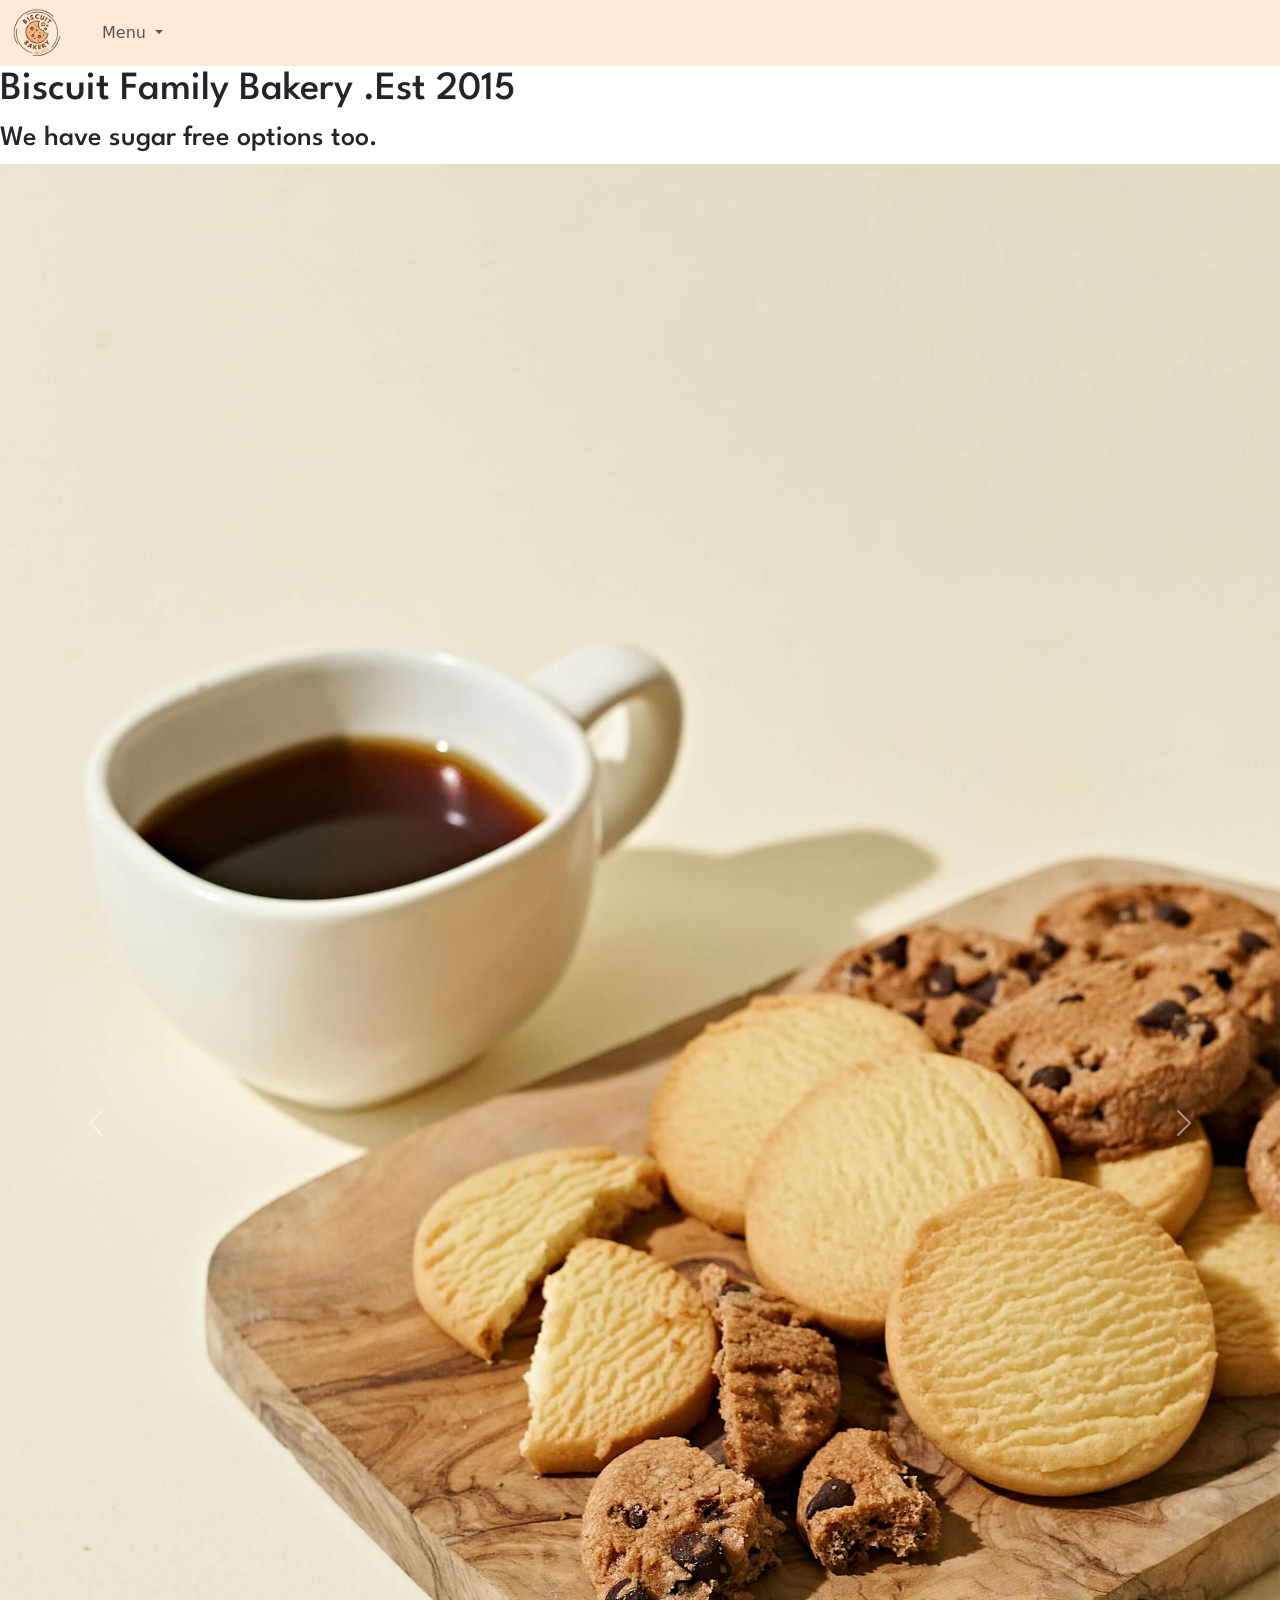
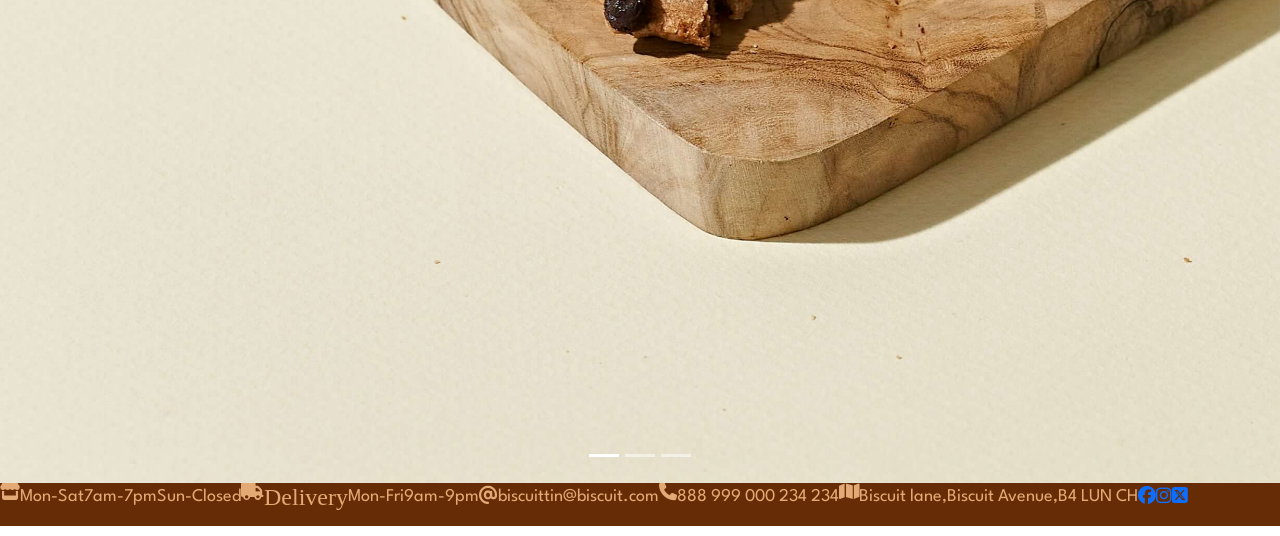
==== assets/index.html @ a6c84de6 "add google fonts to all pages" ====
<!doctype html>
<html lang="en">
  <head>
   
    <!-- Required meta tags -->
    <meta charset="utf-8">
    <meta name="viewport" content="width=device-width, initial-scale=1, shrink-to-fit=no">
    <link rel="stylesheet" href="https://cdnjs.cloudflare.com/ajax/libs/font-awesome/6.7.2/css/all.min.css">
    <link rel="stylesheet" href="style.css">
    <!-- Bootstrap CSS -->
    <link href="https://cdn.jsdelivr.net/npm/bootstrap@5.3.6/dist/css/bootstrap.min.css" rel="stylesheet" integrity="sha384-4Q6Gf2aSP4eDXB8Miphtr37CMZZQ5oXLH2yaXMJ2w8e2ZtHTl7GptT4jmndRuHDT" crossorigin="anonymous">
    <title>Milestone1</title>
    <!-- Favicon -->
    <link rel="icon" type="image" href="/assets/favicon/favicon.png">
    <!-- Google fonts -->
    <link rel="preconnect" href="https://fonts.googleapis.com">
    <link rel="preconnect" href="https://fonts.gstatic.com" crossorigin>
    <link href="https://fonts.googleapis.com/css2?family=League+Spartan:wght@100..900&display=swap" rel="stylesheet">
    <!-- Navbar-->
    <section id="navbar">
      <nav data-bs-theme="light" class="navbar navbar-expand-lg"><a></a>
         <div class="container-fluid"   class="navbar-brand" href="index.html">
            <img src="/assets/images/logo.png" alt="homelogo" width="50" height="50" class="d-inline-block align-text-top">
               <a class="navbar-brand" href="#"></a>
        <button class="navbar-toggler" type="button" data-bs-toggle="collapse" data-bs-target="#navbarSupportedContent" aria-controls="navbarSupportedContent" aria-expanded="false" aria-label="Toggle navigation">
            <span class="navbar-toggler-icon"></span>
        </button>
          <div class="collapse navbar-collapse" id="navbarSupportedContent">
            <ul class="navbar-nav me-auto mb-2 mb-lg-0">
              <li class="nav-item">
                <a class="nav-link active" aria-current="page" href="#"></a>
              </li>
            
            <li class="nav-item dropdown">
              <a class="nav-link dropdown-toggle" href="#" id="navbarDropdown" role="button" data-bs-toggle="dropdown" aria-expanded="false">
               Menu
              </a>
            
              <ul class="dropdown-menu" aria-labelledby="navbarDropdown">
                <li>
                  <a class="dropdown-item" href="about.html">About</a>
                </li>
                <li>
                  <a class="dropdown-item" href="prices.html">Prices</a>
                </li>
                <li>
                  <a class="dropdown-item" href="order.html">Order</a>
                </li>
                <li>
                  <a class="dropdown-item" href="testimonies.html">Testimonies</a>
                </li>
                <li>
                  <a class="dropdown-item" href="gallery.html">Gallery</a>
                </li>
              </ul>
            </li>
          <li class="nav-item">
            </ul>
         </div>
      </div>
    </nav>
  </section> 

  </head>
  <header>
    <h1>Biscuit Family Bakery .Est 2015</h1>
    <h3>We have sugar free options too.</h3>
  </header>
  <body>

   
    <div id="carouselExampleIndicators" class="carousel slide">
      <div class="carousel-indicators">
        <button type="button" data-bs-target="#carouselExampleIndicators"  data-bs-slide-to="0" class="active" aria-current="true" aria-label="Slide 1"></button>
        <button type="button" data-bs-target="#carouselExampleIndicators"  data-bs-slide-to="1" aria-label="Slide 2"></button>
        <button type="button" data-bs-target="#carouselExampleIndicators"  data-bs-slide-to="2" aria-label="Slide 3"></button>
      </div>
      <div class="carousel-inner">
        <div class="carousel-item active">
         <img src="/assets/images/asagi-O432kxagCIs-unsplash.jpg" class="d-block w-100" alt="cookie-and-tea">
        </div>
        <div class="carousel-item" >
          <img src="/assets/images/dessert-7276251_1280.jpg" class="d-block w-100" alt="cookies-white-dark-choc">
        </div>
        <div class="carousel-item">
         <img src="/assets/images/mollie-sivaram-eSFEvmcIu2w-unsplash.jpg" class="d-block w-100" alt="tray-of-biscuits">
        </div>
      </div>
      <button class="carousel-control-prev" type="button" data-bs-target="#carouselExampleIndicators" data-bs-slide="prev">
        <span class="carousel-control-prev-icon" aria-hidden="true"></span>
        <span class="visually-hidden">Previous</span>
      </button>
      <button class="carousel-control-next" type="button" data-bs-target="#carouselExampleIndicators" data-bs-slide="next">
        <span class="carousel-control-next-icon" aria-hidden="true"></span>
        <span class="visually-hidden">Next</span>
      </button>
    </div>

    <footer>
      <div class="footer">
     
        <i class="fa-solid fa-store" alt="store"></i>   
          <p>Mon-Sat</p>
          <p>7am-7pm</p>
          <p>Sun-Closed</p>
        
         <i class="fa-solid fa-truck" alt="truckdelivery"></i>
          <h4>Delivery</h4>
            <p>Mon-Fri</p>
            <p>9am-9pm</p>
        
            <a><i class="fa-solid fa-at" alt="email"></i></a>
              <p>biscuittin@biscuit.com</p>
        
        <i class="fa-solid fa-phone" alt="phonenumber"></i>
            <p>888 999 000 234 234</p>
       
          <i class="fa-solid fa-map" alt="address-map"></i>
            <p>Biscuit lane,</p>
             <p>Biscuit Avenue,</p>
              <p>B4 LUN CH</p>
             
              <a href="https://www.facebook.com/?locale=en_GB" target="_blank" rel="noopener noreferrer"><i class="fa-brands fa-facebook"></a></i>
              <a href="https://www.instagram.com/" target="_blank" rel="noopener noreferrer"><i class="fa-brands fa-instagram"></i></a>
             <a href="https://x.com/" target="_blank" rel="noopener noreferrer"><i class="fa-brands fa-square-x-twitter"></i></a>
          </div>
       </footer>
       <script src="https://cdn.jsdelivr.net/npm/bootstrap@5.3.6/dist/js/bootstrap.bundle.min.js" integrity="sha384-j1CDi7MgGQ12Z7Qab0qlWQ/Qqz24Gc6BM0thvEMVjHnfYGF0rmFCozFSxQBxwHKO" crossorigin="anonymous"></script>  
  
</body>


  
</html>
---- assets/style.css ----
body, h1, h2, h3, p, table
{
  font-family: league spartan;
}


.league-spartan {
  font-family: "League Spartan", sans-serif;
  font-optical-sizing: auto;
  font-weight: <weight>;
  font-style: normal;
}

.navbar {
  background-color: #ffeada;
}

  .footer {
    color: #E3AA75;
    display: flex;
    align-self: auto;
    background-color:#662c05;
    font-size: large;
    text-align: center;
    font-family: League-Spartan;
}










@media (min-width: 600px) {
  .footer {
      width: 100%;
      margin-bottom: 10px;
  }
}

/* reference for code for responsive footer [https://reintech.io/blog/creating-responsive-footer-with-css]*/
/* Media queries for logo on navbar */
/* For mobile screensizes /*
/* For tablet screensizes /*
/* For desktop screensizes /*
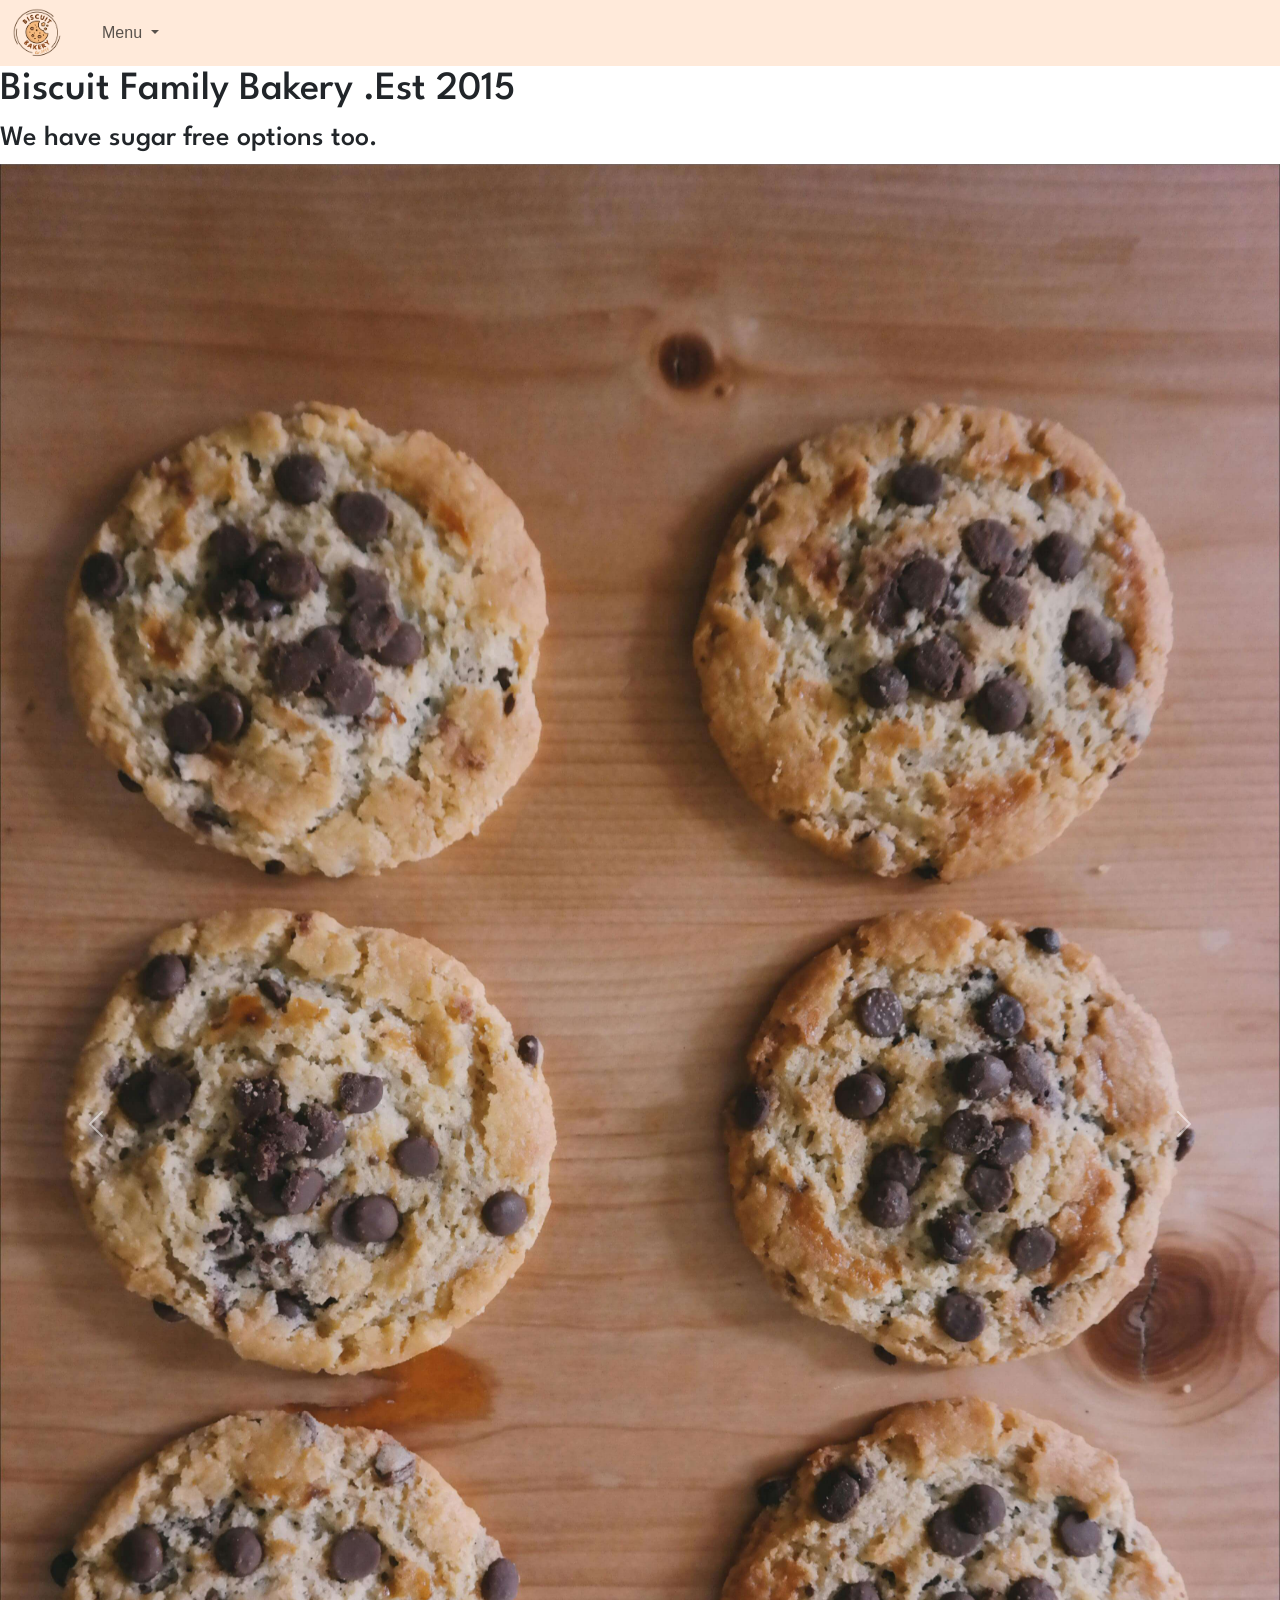
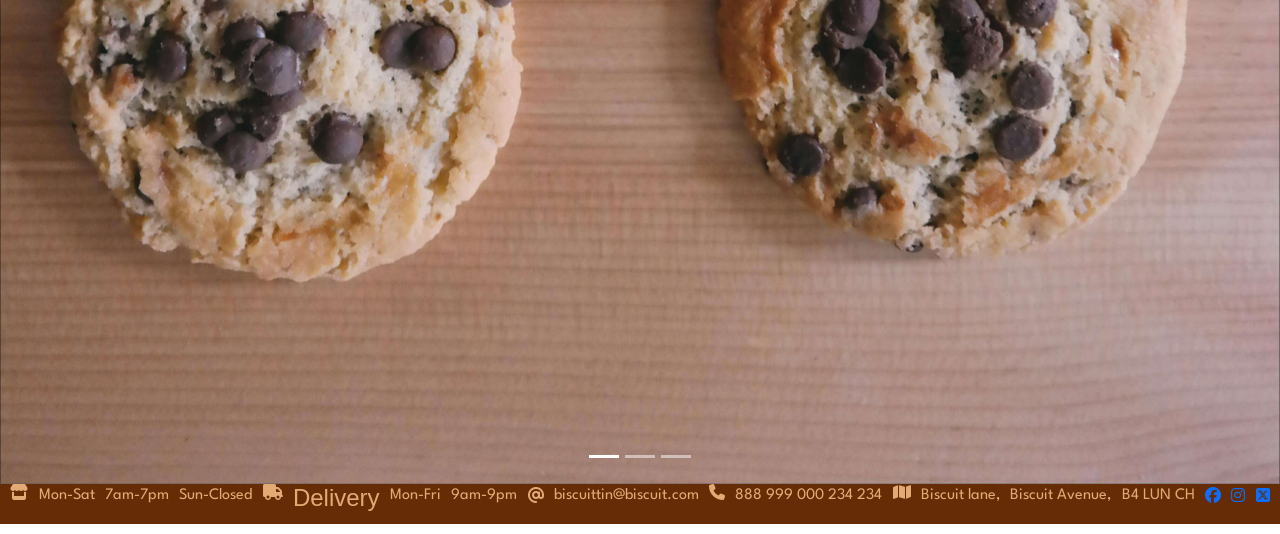
==== commit 6eb2f36d: "add new images to gallery html page" ====
--- a/assets/index.html
+++ b/assets/index.html
@@ -77,13 +77,13 @@
       </div>
       <div class="carousel-inner">
         <div class="carousel-item active">
-         <img src="/assets/images/asagi-O432kxagCIs-unsplash.jpg" class="d-block w-100" alt="cookie-and-tea">
+         <img src="/assets/images/pexels-brigitte-tohm-36757-189536 2.jpg" class="d-block w-100" alt="cookie-and-tea">
         </div>
         <div class="carousel-item" >
-          <img src="/assets/images/dessert-7276251_1280.jpg" class="d-block w-100" alt="cookies-white-dark-choc">
+          <img src="/assets/images/AdobeStock_524488171.jpeg" class="d-block w-100" alt="cookies-white-dark-choc">
         </div>
         <div class="carousel-item">
-         <img src="/assets/images/mollie-sivaram-eSFEvmcIu2w-unsplash.jpg" class="d-block w-100" alt="tray-of-biscuits">
+         <img src="/assets/images/pexels-taryn-elliott-6119146.jpg" class="d-block w-100" alt="tray-of-biscuits">
         </div>
       </div>
       <button class="carousel-control-prev" type="button" data-bs-target="#carouselExampleIndicators" data-bs-slide="prev">
--- a/assets/style.css
+++ b/assets/style.css
@@ -14,16 +14,17 @@
 
 .navbar {
   background-color: #ffeada;
+  font-family: 'Trebuchet MS', 'Lucida Sans Unicode', 'Lucida Grande', 'Lucida Sans', Arial, sans-serif;
 }
 
   .footer {
     color: #E3AA75;
     display: flex;
-    align-self: auto;
+    justify-content: space-evenly;
     background-color:#662c05;
-    font-size: large;
+    font-size: medium;
     text-align: center;
-    font-family: League-Spartan;
+    font-family:'Trebuchet MS', 'Lucida Sans Unicode', 'Lucida Grande', 'Lucida Sans', Arial, sans-serif
 }
 
 
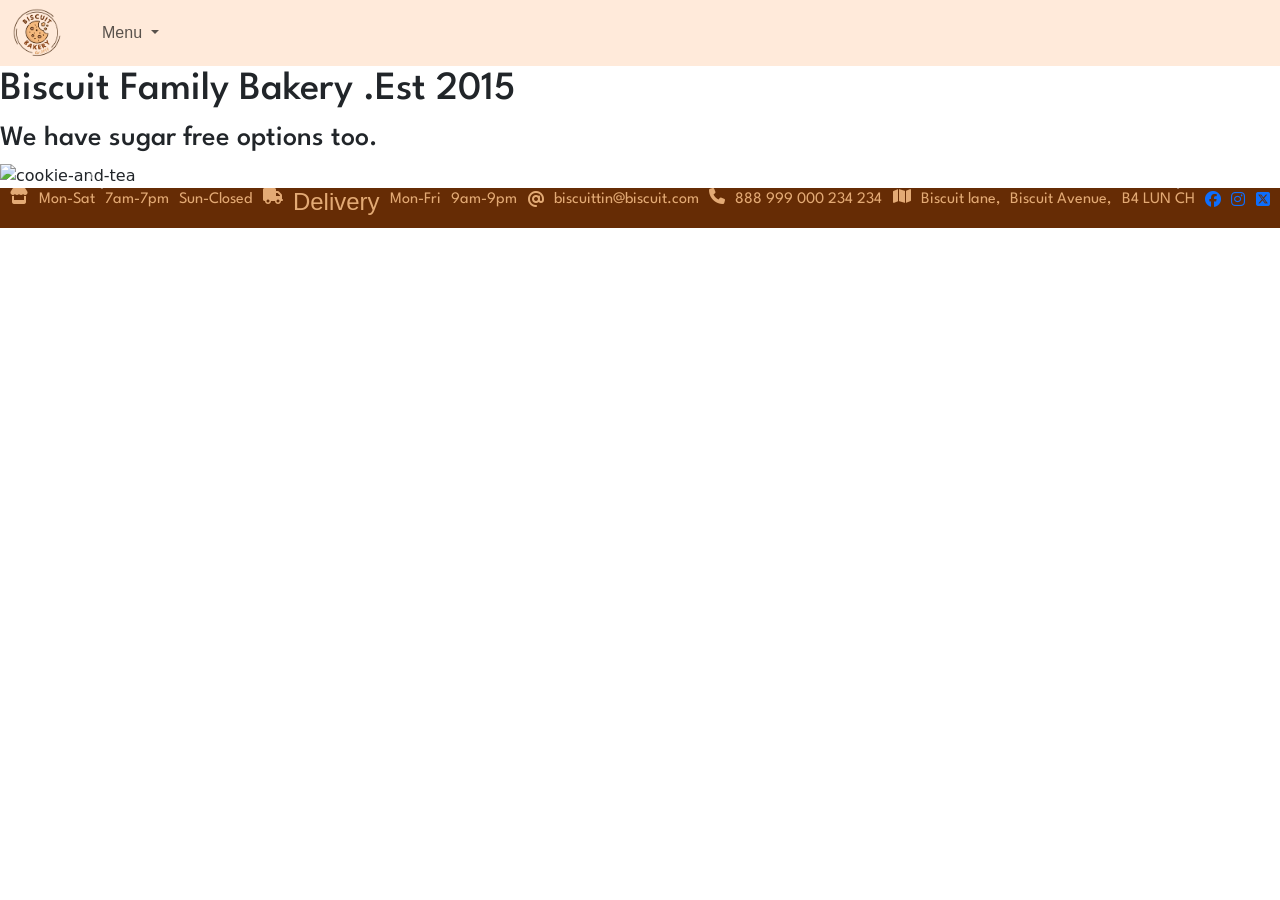
==== commit 38e4b5a2: "add missing home page link to navbar" ====
--- a/assets/index.html
+++ b/assets/index.html
@@ -2,21 +2,21 @@
 <html lang="en">
   <head>
    
-    <!-- Required meta tags -->
+        <!-- Required meta tags -->
     <meta charset="utf-8">
     <meta name="viewport" content="width=device-width, initial-scale=1, shrink-to-fit=no">
     <link rel="stylesheet" href="https://cdnjs.cloudflare.com/ajax/libs/font-awesome/6.7.2/css/all.min.css">
     <link rel="stylesheet" href="style.css">
-    <!-- Bootstrap CSS -->
+        <!-- Bootstrap CSS -->    
     <link href="https://cdn.jsdelivr.net/npm/bootstrap@5.3.6/dist/css/bootstrap.min.css" rel="stylesheet" integrity="sha384-4Q6Gf2aSP4eDXB8Miphtr37CMZZQ5oXLH2yaXMJ2w8e2ZtHTl7GptT4jmndRuHDT" crossorigin="anonymous">
     <title>Milestone1</title>
-    <!-- Favicon -->
+        <!-- Favicon -->
     <link rel="icon" type="image" href="/assets/favicon/favicon.png">
-    <!-- Google fonts -->
+        <!-- Google fonts -->
     <link rel="preconnect" href="https://fonts.googleapis.com">
     <link rel="preconnect" href="https://fonts.gstatic.com" crossorigin>
     <link href="https://fonts.googleapis.com/css2?family=League+Spartan:wght@100..900&display=swap" rel="stylesheet">
-    <!-- Navbar-->
+        <!-- Navbar-->
     <section id="navbar">
       <nav data-bs-theme="light" class="navbar navbar-expand-lg"><a></a>
          <div class="container-fluid"   class="navbar-brand" href="index.html">
@@ -30,13 +30,14 @@
               <li class="nav-item">
                 <a class="nav-link active" aria-current="page" href="#"></a>
               </li>
-            
-            <li class="nav-item dropdown">
-              <a class="nav-link dropdown-toggle" href="#" id="navbarDropdown" role="button" data-bs-toggle="dropdown" aria-expanded="false">
+          <li class="nav-item dropdown">
+            <a class="nav-link dropdown-toggle" href="#" id="navbarDropdown" role="button" data-bs-toggle="dropdown" aria-expanded="false">
                Menu
-              </a>
-            
-              <ul class="dropdown-menu" aria-labelledby="navbarDropdown">
+            </a>
+            <ul class="dropdown-menu" aria-labelledby="navbarDropdown">
+              <li>
+                  <a class="dropdown-item" href="index.html">Home</a>
+                </li>
                 <li>
                   <a class="dropdown-item" href="about.html">About</a>
                 </li>
@@ -64,71 +65,61 @@
   </head>
   <header>
     <h1>Biscuit Family Bakery .Est 2015</h1>
-    <h3>We have sugar free options too.</h3>
+      <h3>We have sugar free options too.</h3>
   </header>
-  <body>
 
-   
-    <div id="carouselExampleIndicators" class="carousel slide">
+<body>
+  <div id="carouselExampleIndicators" class="carousel slide">
       <div class="carousel-indicators">
         <button type="button" data-bs-target="#carouselExampleIndicators"  data-bs-slide-to="0" class="active" aria-current="true" aria-label="Slide 1"></button>
-        <button type="button" data-bs-target="#carouselExampleIndicators"  data-bs-slide-to="1" aria-label="Slide 2"></button>
-        <button type="button" data-bs-target="#carouselExampleIndicators"  data-bs-slide-to="2" aria-label="Slide 3"></button>
+          <button type="button" data-bs-target="#carouselExampleIndicators"  data-bs-slide-to="1" aria-label="Slide 2"></button>
+           <button type="button" data-bs-target="#carouselExampleIndicators"  data-bs-slide-to="2" aria-label="Slide 3"></button>
       </div>
       <div class="carousel-inner">
         <div class="carousel-item active">
-         <img src="/assets/images/pexels-brigitte-tohm-36757-189536 2.jpg" class="d-block w-100" alt="cookie-and-tea">
+          <img src="assets/images/bourbon.jpeg" class="d-block w-100" alt="cookie-and-tea">
         </div>
         <div class="carousel-item" >
-          <img src="/assets/images/AdobeStock_524488171.jpeg" class="d-block w-100" alt="cookies-white-dark-choc">
+          <img src="assets/images/shortbread-2.jpeg" class="d-block w-100" alt="cookies-white-dark-choc">
         </div>
         <div class="carousel-item">
-         <img src="/assets/images/pexels-taryn-elliott-6119146.jpg" class="d-block w-100" alt="tray-of-biscuits">
+         <img src="assets/images/custardcreams.jpeg" class="d-block w-100" alt="tray-of-biscuits">
         </div>
       </div>
       <button class="carousel-control-prev" type="button" data-bs-target="#carouselExampleIndicators" data-bs-slide="prev">
         <span class="carousel-control-prev-icon" aria-hidden="true"></span>
-        <span class="visually-hidden">Previous</span>
+          <span class="visually-hidden">Previous</span>
       </button>
       <button class="carousel-control-next" type="button" data-bs-target="#carouselExampleIndicators" data-bs-slide="next">
         <span class="carousel-control-next-icon" aria-hidden="true"></span>
-        <span class="visually-hidden">Next</span>
+          <span class="visually-hidden">Next</span>
       </button>
-    </div>
+  </div>
 
     <footer>
       <div class="footer">
-     
         <i class="fa-solid fa-store" alt="store"></i>   
           <p>Mon-Sat</p>
-          <p>7am-7pm</p>
-          <p>Sun-Closed</p>
-        
-         <i class="fa-solid fa-truck" alt="truckdelivery"></i>
+            <p>7am-7pm</p>
+              <p>Sun-Closed</p>
+        <i class="fa-solid fa-truck" alt="truckdelivery"></i>
           <h4>Delivery</h4>
             <p>Mon-Fri</p>
-            <p>9am-9pm</p>
-        
-            <a><i class="fa-solid fa-at" alt="email"></i></a>
-              <p>biscuittin@biscuit.com</p>
-        
-        <i class="fa-solid fa-phone" alt="phonenumber"></i>
-            <p>888 999 000 234 234</p>
-       
-          <i class="fa-solid fa-map" alt="address-map"></i>
-            <p>Biscuit lane,</p>
-             <p>Biscuit Avenue,</p>
+              <p>9am-9pm</p>
+        <a><i class="fa-solid fa-at" alt="email"></i></a>
+          <p>biscuittin@biscuit.com</p>
+            <i class="fa-solid fa-phone" alt="phonenumber"></i>
+              <p>888 999 000 234 234</p>
+        <i class="fa-solid fa-map" alt="address-map"></i>
+          <p>Biscuit lane,</p>
+            <p>Biscuit Avenue,</p>
               <p>B4 LUN CH</p>
-             
-              <a href="https://www.facebook.com/?locale=en_GB" target="_blank" rel="noopener noreferrer"><i class="fa-brands fa-facebook"></a></i>
+            <a href="https://www.facebook.com/?locale=en_GB" target="_blank" rel="noopener noreferrer"><i class="fa-brands fa-facebook"></a></i>
               <a href="https://www.instagram.com/" target="_blank" rel="noopener noreferrer"><i class="fa-brands fa-instagram"></i></a>
-             <a href="https://x.com/" target="_blank" rel="noopener noreferrer"><i class="fa-brands fa-square-x-twitter"></i></a>
+            <a href="https://x.com/" target="_blank" rel="noopener noreferrer"><i class="fa-brands fa-square-x-twitter"></i></a>
           </div>
        </footer>
-       <script src="https://cdn.jsdelivr.net/npm/bootstrap@5.3.6/dist/js/bootstrap.bundle.min.js" integrity="sha384-j1CDi7MgGQ12Z7Qab0qlWQ/Qqz24Gc6BM0thvEMVjHnfYGF0rmFCozFSxQBxwHKO" crossorigin="anonymous"></script>  
-  
-</body>
-
-
-  
-</html>+       
+    <script src="https://cdn.jsdelivr.net/npm/bootstrap@5.3.6/dist/js/bootstrap.bundle.min.js" integrity="sha384-j1CDi7MgGQ12Z7Qab0qlWQ/Qqz24Gc6BM0thvEMVjHnfYGF0rmFCozFSxQBxwHKO" crossorigin="anonymous"></script>  
+  </body>
+</html>
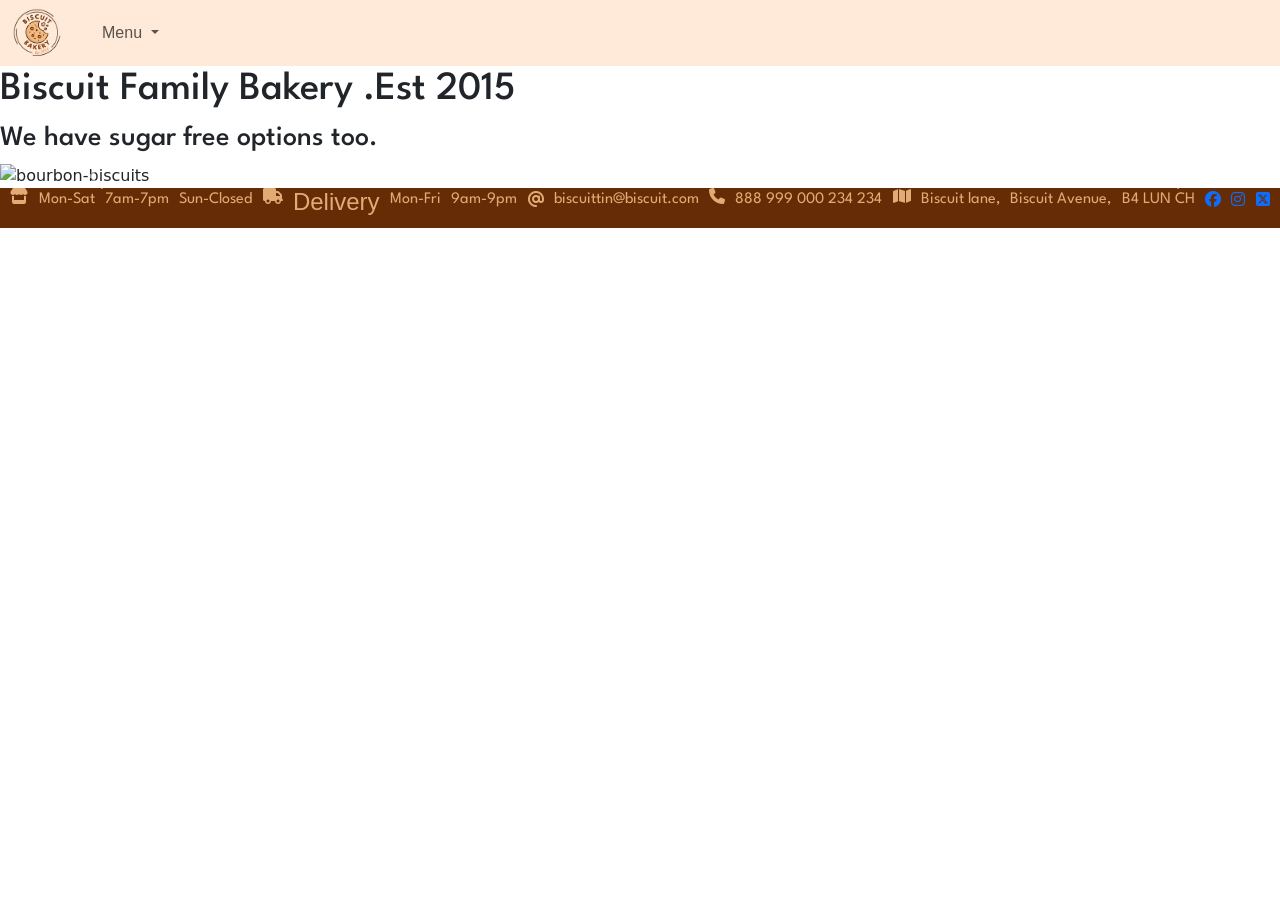
==== commit 57f1d091: "add new home images" ====
--- a/assets/index.html
+++ b/assets/index.html
@@ -77,13 +77,13 @@
       </div>
       <div class="carousel-inner">
         <div class="carousel-item active">
-          <img src="assets/images/bourbon.jpeg" class="d-block w-100" alt="cookie-and-tea">
-        </div>
-        <div class="carousel-item" >
-          <img src="assets/images/shortbread-2.jpeg" class="d-block w-100" alt="cookies-white-dark-choc">
+          <img src="../assets/images/bourbon.jpeg" class="d-block w-100" alt="bourbon-biscuits">
         </div>
         <div class="carousel-item">
-         <img src="assets/images/custardcreams.jpeg" class="d-block w-100" alt="tray-of-biscuits">
+          <img src="../assets/images/shortbread-2.jpeg" class="d-block w-100" alt="cookies-white-dark-choc">
+        </div>
+        <div class="carousel-item">
+         <img src="../assets/images/custardcreams.jpeg" class="d-block w-100" alt="custard-creams">
         </div>
       </div>
       <button class="carousel-control-prev" type="button" data-bs-target="#carouselExampleIndicators" data-bs-slide="prev">
--- a/assets/style.css
+++ b/assets/style.css
@@ -8,7 +8,7 @@
 .league-spartan {
   font-family: "League Spartan", sans-serif;
   font-optical-sizing: auto;
-  font-weight: <weight>;
+  font-weight: weight;
   font-style: normal;
 }
 
@@ -36,13 +36,6 @@
 
 
 
-@media (min-width: 600px) {
-  .footer {
-      width: 100%;
-      margin-bottom: 10px;
-  }
-}
-
 /* reference for code for responsive footer [https://reintech.io/blog/creating-responsive-footer-with-css]*/
 /* Media queries for logo on navbar */
 /* For mobile screensizes /*
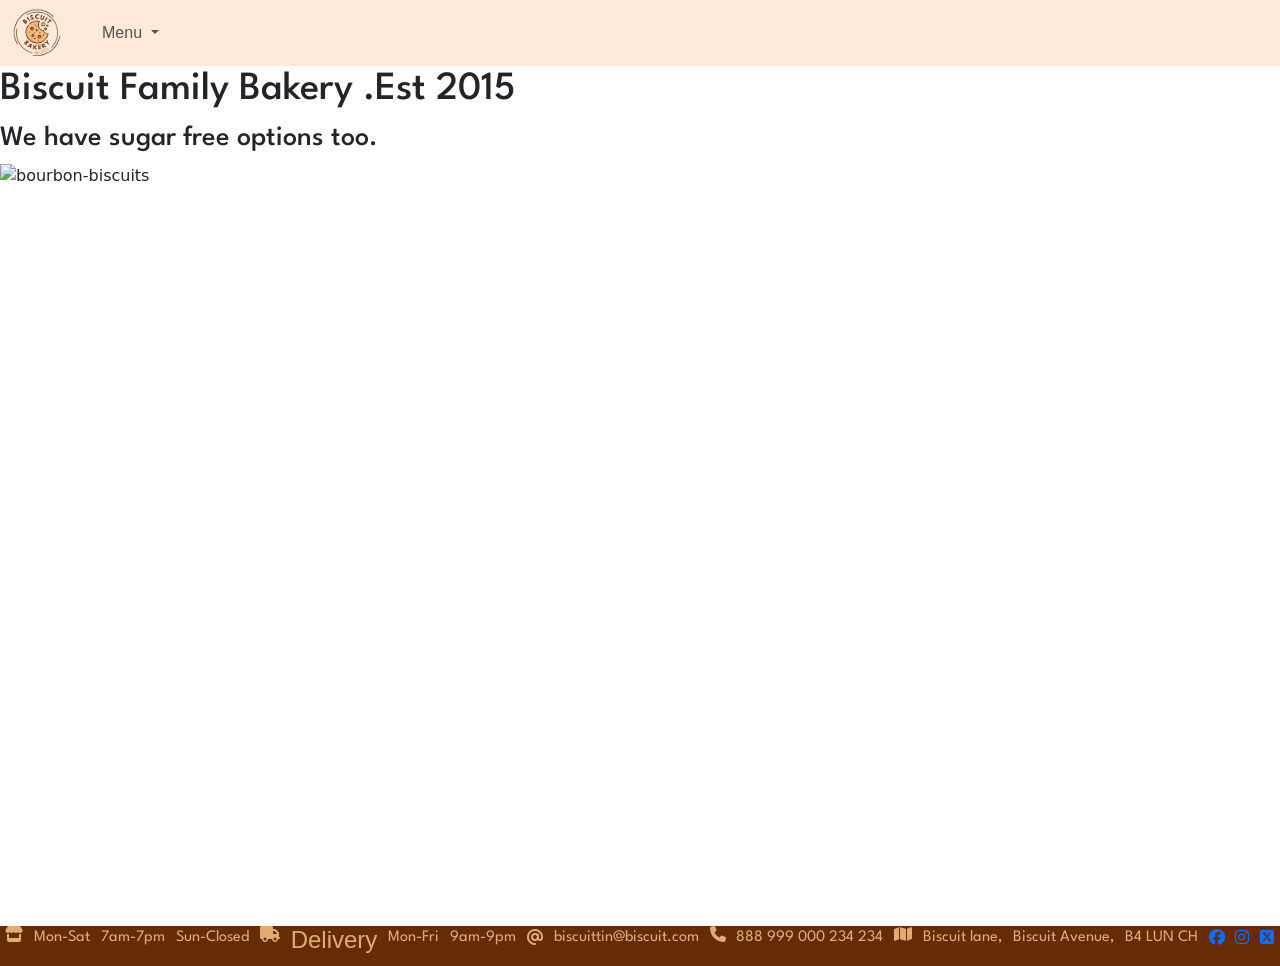
==== commit fe3d4fbd: "make footer responsive with css rule" ====
--- a/assets/index.html
+++ b/assets/index.html
@@ -61,14 +61,13 @@
       </div>
     </nav>
   </section> 
-
-  </head>
+</head>
+<body>
+  <div class="site">
   <header>
     <h1>Biscuit Family Bakery .Est 2015</h1>
       <h3>We have sugar free options too.</h3>
   </header>
-
-<body>
   <div id="carouselExampleIndicators" class="carousel slide">
       <div class="carousel-indicators">
         <button type="button" data-bs-target="#carouselExampleIndicators"  data-bs-slide-to="0" class="active" aria-current="true" aria-label="Slide 1"></button>
@@ -119,7 +118,8 @@
             <a href="https://x.com/" target="_blank" rel="noopener noreferrer"><i class="fa-brands fa-square-x-twitter"></i></a>
           </div>
        </footer>
-       
+    </div>   
     <script src="https://cdn.jsdelivr.net/npm/bootstrap@5.3.6/dist/js/bootstrap.bundle.min.js" integrity="sha384-j1CDi7MgGQ12Z7Qab0qlWQ/Qqz24Gc6BM0thvEMVjHnfYGF0rmFCozFSxQBxwHKO" crossorigin="anonymous"></script>  
+  
   </body>
 </html>
--- a/assets/style.css
+++ b/assets/style.css
@@ -20,13 +20,19 @@
   .footer {
     color: #E3AA75;
     display: flex;
-    justify-content: space-evenly;
+    justify-content: space-around;
     background-color:#662c05;
     font-size: medium;
     text-align: center;
     font-family:'Trebuchet MS', 'Lucida Sans Unicode', 'Lucida Grande', 'Lucida Sans', Arial, sans-serif
 }
 
+.site {
+  min-height: 100dvh;
+  display: grid;
+  grid-template-rows: auto 1fr auto;
+  grid-template-columns: minmax(0, 1fr);
+}
 
 
 
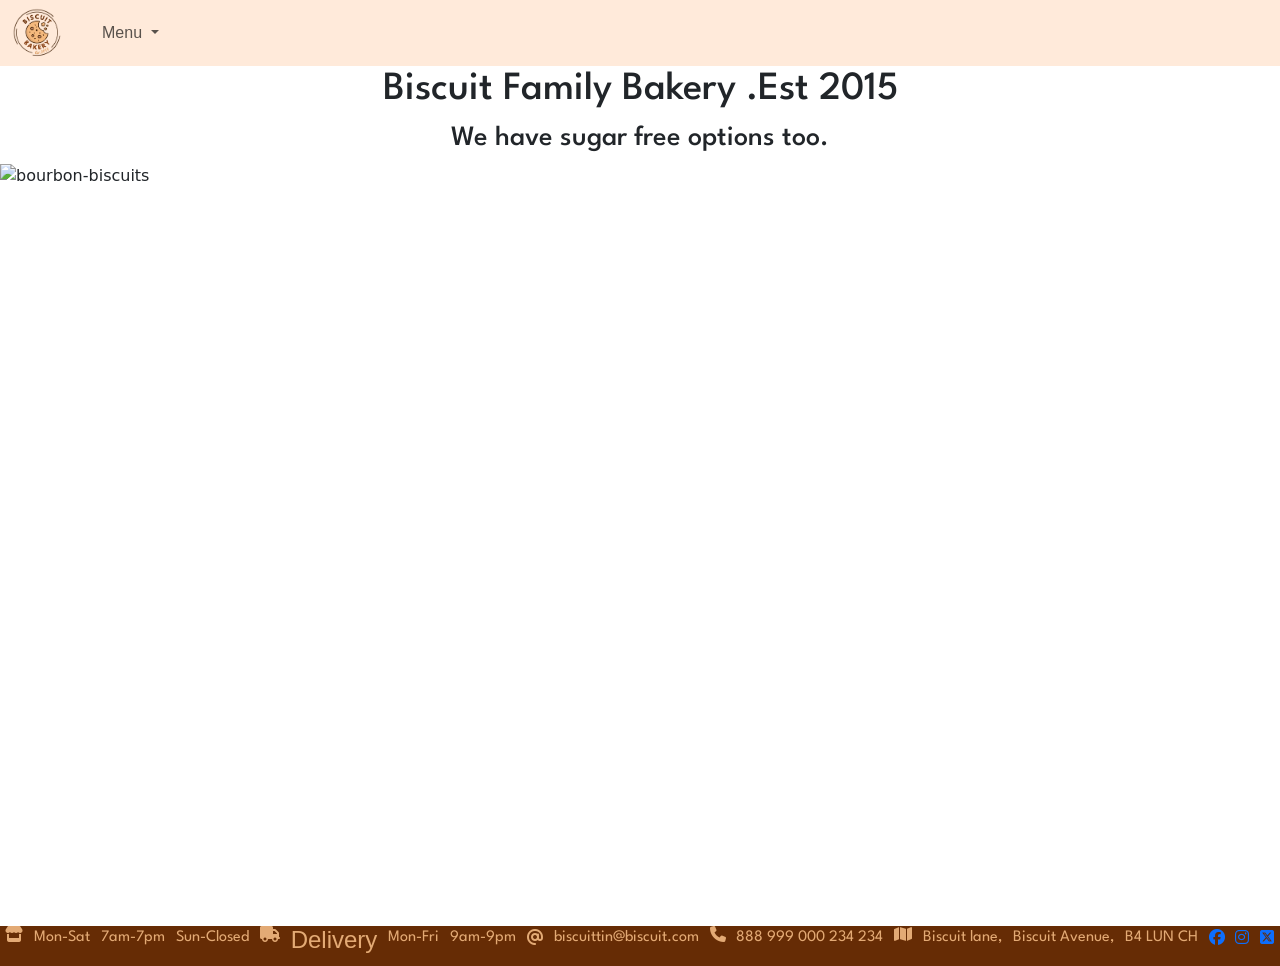
==== commit 5eec6596: "center headings and add media queries" ====
--- a/assets/index.html
+++ b/assets/index.html
@@ -65,7 +65,7 @@
 <body>
   <div class="site">
   <header>
-    <h1>Biscuit Family Bakery .Est 2015</h1>
+    <h1 id="home">Biscuit Family Bakery .Est 2015</h1>
       <h3>We have sugar free options too.</h3>
   </header>
   <div id="carouselExampleIndicators" class="carousel slide">
--- a/assets/style.css
+++ b/assets/style.css
@@ -3,7 +3,21 @@
 {
   font-family: league spartan;
 }
+ #about, h2  {
+  text-align: center;
+ }
 
+ #gallery, p {
+  text-align: center;
+ }
+
+ #home, h1, h3, h4 {
+  text-align: center;
+ }
+
+#successimg {
+  text-align: center;
+}
 
 .league-spartan {
   font-family: "League Spartan", sans-serif;
@@ -31,22 +45,19 @@
   min-height: 100dvh;
   display: grid;
   grid-template-rows: auto 1fr auto;
-  grid-template-columns: minmax(0, 1fr);
+  grid-template-columns: minmax(0, 1fr); 
 }
+
+  
+  @media screen (576px) and (768px) and (992px) 
+  {
+  min-width: 100vh; 
+  
+  }
+
+/* reference for code for responsive footer [https://reintech.io/blog/creating-responsive-footer-with-css]*/
+/* Media queries for logo on navbar */
 
 
 
 
-
-
-
-
-
-/* reference for code for responsive footer [https://reintech.io/blog/creating-responsive-footer-with-css]*/
-/* Media queries for logo on navbar */
-/* For mobile screensizes /*
-/* For tablet screensizes /*
-/* For desktop screensizes /*
-
-
-
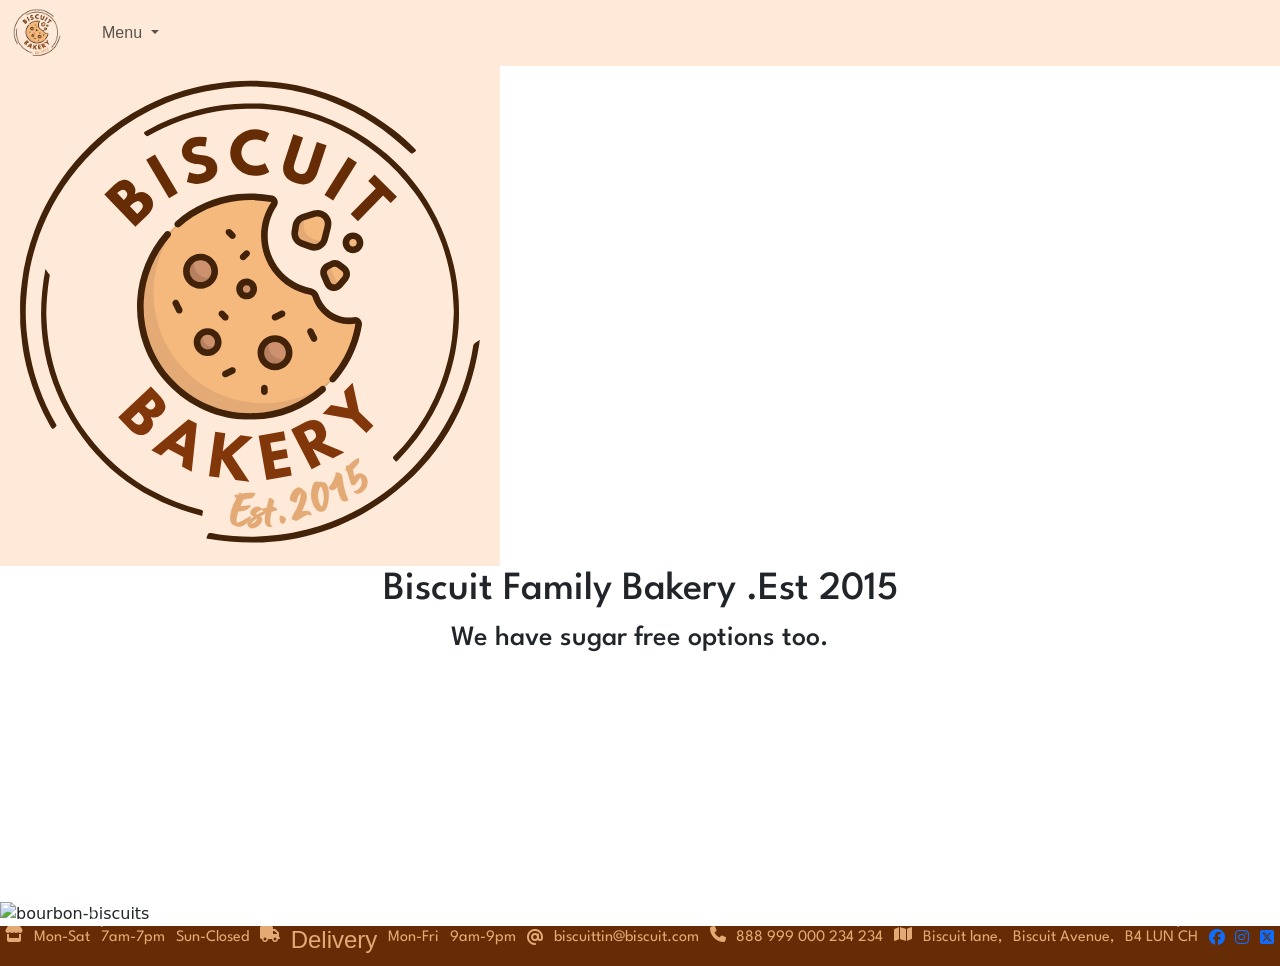
==== commit 71ec0201: "add larger button to order page" ====
--- a/assets/index.html
+++ b/assets/index.html
@@ -64,6 +64,7 @@
 </head>
 <body>
   <div class="site">
+     <img src="../assets/images/logo.png">
   <header>
     <h1 id="home">Biscuit Family Bakery .Est 2015</h1>
       <h3>We have sugar free options too.</h3>
--- a/assets/style.css
+++ b/assets/style.css
@@ -1,3 +1,8 @@
+.pagelogo {
+  display: flex;
+  justify-content: center;
+  align-items: center;
+}
 
 body, h1, h2, h3, p, table
 {
@@ -15,8 +20,9 @@
   text-align: center;
  }
 
-#successimg {
-  text-align: center;
+.table-container {
+  display: flex;
+  justify-content: center;
 }
 
 .league-spartan {
